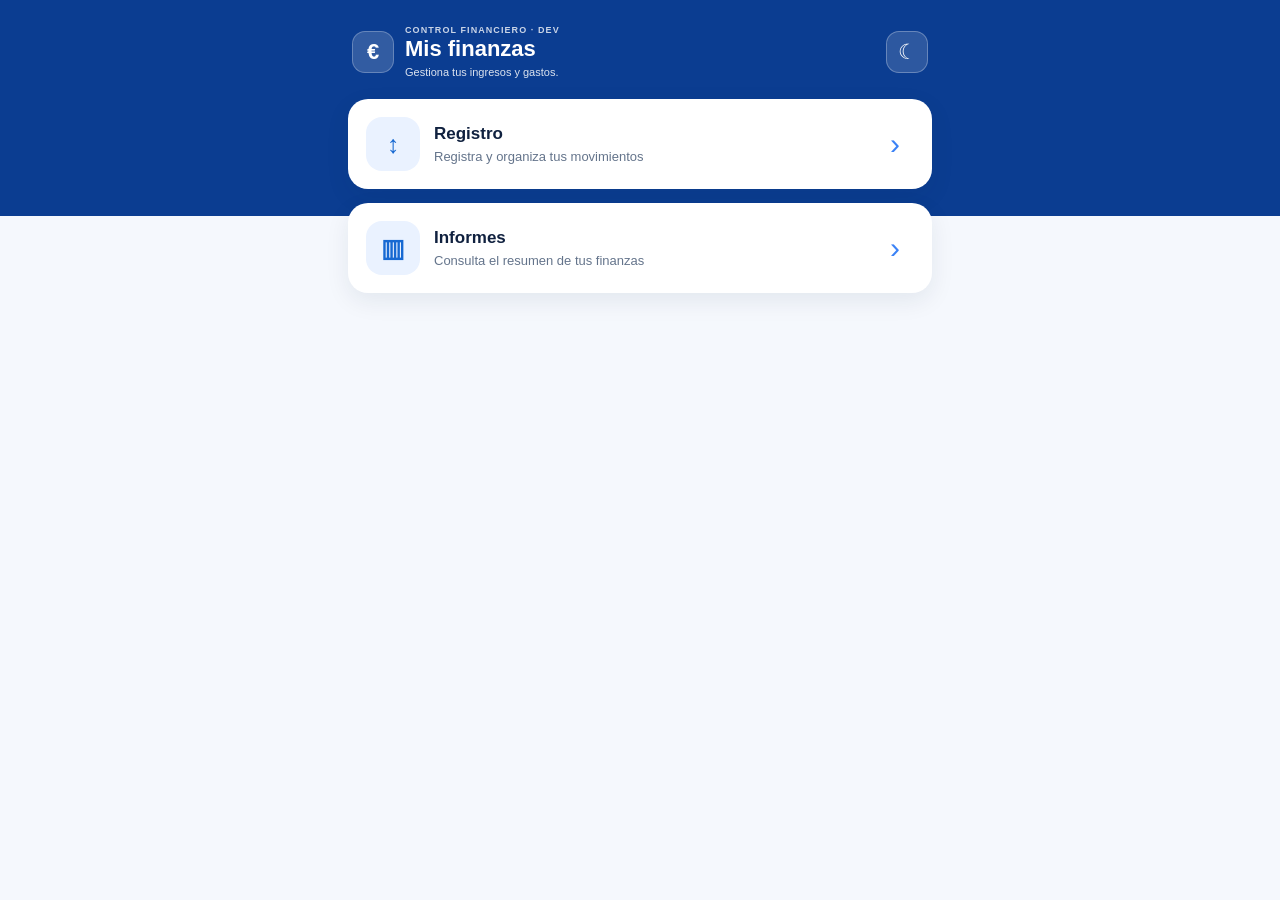
==== mini_app/index.html @ 35b5e38e "feat(mini-app): add currency selector button" ====
<!doctype html>
<html lang="es">
<head>
  <meta charset="UTF-8">
  <meta name="viewport" content="width=device-width, initial-scale=1.0, viewport-fit=cover">
  <meta name="theme-color" content="#0b3d91">
  <title>Control Financiero · DEV</title>
  <link rel="stylesheet" href="style.css">
  <script src="https://telegram.org/js/telegram-web-app.js"></script>
  <script src="dev-config.js"></script>
</head>
<body>
  <main class="app">
    <header class="hero">
      <div class="brand-mark" id="currency-selector" role="button" tabindex="0" aria-label="Cambiar moneda">€</div>
      <div class="hero-copy">
        <p class="eyebrow">CONTROL FINANCIERO · DEV</p>
        <h1>Mis finanzas</h1>
        <p class="subtitle">Gestiona tus ingresos y gastos.</p>
      </div>
      <button class="theme-toggle" id="theme-toggle" type="button" aria-label="Activar modo noche" aria-pressed="false">☾</button>
    </header>

    <section class="menu" id="menu" aria-label="Funciones principales">
      <button class="menu-card" id="gastos" type="button">
        <span class="icon">↕</span>
        <span class="card-text"><strong>Registro</strong><small>Registra y organiza tus movimientos</small></span>
        <span class="arrow">›</span>
      </button>
      <button class="menu-card" id="informes" type="button">
        <span class="icon">▥</span>
        <span class="card-text"><strong>Informes</strong><small>Consulta el resumen de tus finanzas</small></span>
        <span class="arrow">›</span>
      </button>
    </section>
  </main>
  <script src="app.js"></script>
</body>
</html>
---- mini_app/style.css ----
:root{--blue-950:#06265f;--blue-900:#0b3d91;--blue-700:#1769d2;--blue-500:#3b82f6;--blue-100:#eaf2ff;--surface:#f5f8fd;--text:#10213f;--muted:#64748b;--green:#16834b;--red:#c53b3b;--card:#fff;--border:#d9e2f0}*{box-sizing:border-box}body{margin:0;min-height:100vh;min-height:100dvh;font-family:-apple-system,BlinkMacSystemFont,"Segoe UI",Roboto,sans-serif;color:var(--text);background:linear-gradient(180deg,#0b3d91 0 24%,var(--surface) 24% 100%);transition:background .2s ease,color .2s ease}button,input,select,textarea{font:inherit}.app{width:min(100%,620px);margin:0 auto;padding:max(18px,env(safe-area-inset-top)) 18px calc(28px + env(safe-area-inset-bottom))}.hero{display:flex;align-items:center;gap:11px;color:#fff;padding:7px 4px 20px}.hero-copy{min-width:0;flex:1}.brand-mark{display:grid;place-items:center;width:42px;height:42px;flex:0 0 42px;border-radius:13px;background:rgba(255,255,255,.16);border:1px solid rgba(255,255,255,.25);font-size:22px;font-weight:800}.eyebrow{margin:0 0 2px;font-size:9px;font-weight:700;letter-spacing:.12em;opacity:.78}h1{margin:0;font-size:22px;line-height:1.1}.subtitle{margin:4px 0 0;font-size:11px;line-height:1.3;opacity:.86}.theme-toggle{width:42px;height:42px;flex:0 0 42px;display:grid;place-items:center;border:1px solid rgba(255,255,255,.28);border-radius:13px;background:rgba(255,255,255,.14);color:#fff;font-size:21px;cursor:pointer;-webkit-tap-highlight-color:transparent}.theme-toggle:active{transform:scale(.95)}.menu{display:grid;gap:14px}.back-button{justify-self:start;display:inline-flex;align-items:center;gap:6px;margin:0 0 2px;padding:8px 12px 8px 7px;border:0;border-radius:12px;background:transparent;color:var(--blue-700);font-size:15px;font-weight:700;cursor:pointer}.back-button span{font-size:25px;line-height:16px}.menu-card{width:100%;display:grid;grid-template-columns:54px 1fr 24px;align-items:center;gap:14px;padding:18px;border:0;border-radius:20px;background:var(--card);color:var(--text);text-align:left;box-shadow:0 8px 24px rgba(16,33,63,.08);cursor:pointer}.icon{width:54px;height:54px;display:grid;place-items:center;border-radius:16px;background:var(--blue-100);color:var(--blue-700);font-size:25px;font-weight:700}.card-text{display:grid;gap:5px}.card-text strong{font-size:17px}.card-text small{color:var(--muted);font-size:13px}.arrow{color:var(--blue-500);font-size:30px;line-height:1}.summary{display:grid;grid-template-columns:repeat(3,1fr);gap:8px}.summary-card{min-width:0;padding:13px 10px;border-radius:16px;background:var(--card);box-shadow:0 6px 18px rgba(16,33,63,.07)}.summary-card small{display:block;color:var(--muted);font-size:11px;margin-bottom:5px}.summary-card strong{display:block;font-size:15px;white-space:nowrap;overflow:hidden;text-overflow:ellipsis}.summary-balance{background:var(--blue-100)}.movement-actions{display:grid;grid-template-columns:repeat(2,minmax(0,1fr));gap:12px}.action-tile{min-height:150px;display:flex;flex-direction:column;align-items:flex-start;justify-content:flex-end;gap:5px;padding:18px;border:0;border-radius:22px;color:var(--text);text-align:left;cursor:pointer;box-shadow:0 8px 22px rgba(16,33,63,.08)}.tile-icon{display:grid;place-items:center;width:50px;height:50px;margin-bottom:auto;border-radius:16px;font-size:29px;font-weight:800}.action-tile strong{font-size:20px}.action-tile small{font-size:12px;color:var(--muted)}.income-tile{background:linear-gradient(145deg,var(--card),#eefaf4)}.income-tile .tile-icon{background:#dff4e9;color:var(--green)}.expense-tile{background:linear-gradient(145deg,var(--card),#fff0f0)}.expense-tile .tile-icon{background:#ffe0e0;color:var(--red)}.movements{display:grid;gap:10px;margin-top:4px}.section-title{display:flex;align-items:center;justify-content:space-between}.section-title h2{margin:0;font-size:19px}.section-title span{min-width:26px;padding:3px 7px;border-radius:99px;background:var(--blue-100);color:var(--blue-700);font-size:12px;font-weight:700;text-align:center}.movement-list{display:grid;gap:8px}.movement-item{display:grid;grid-template-columns:38px 1fr auto;align-items:center;gap:10px;padding:12px;border-radius:15px;background:var(--card);box-shadow:0 5px 15px rgba(16,33,63,.06)}.movement-icon{width:38px;height:38px;display:grid;place-items:center;border-radius:12px;background:var(--blue-100);font-size:20px;font-weight:800}.movement-icon.income,.movement-amount.income{color:var(--green)}.movement-icon.expense,.movement-amount.expense{color:var(--red)}.movement-info{min-width:0;display:grid;gap:3px}.movement-info strong{font-size:14px}.movement-info small{color:var(--muted);font-size:11px;overflow:hidden;text-overflow:ellipsis;white-space:nowrap}.movement-amount{font-size:13px;font-weight:800;white-space:nowrap}.empty-state{padding:20px;border-radius:16px;background:var(--card);color:var(--muted);font-size:13px;text-align:center}.form-card{padding:18px;border-radius:26px;background:var(--card);box-shadow:0 12px 34px rgba(16,33,63,.11)}.form-heading{display:flex;align-items:center;gap:12px;margin-bottom:16px}.form-heading h2{margin:0;font-size:23px}.eyebrow-dark{margin:0 0 4px;color:var(--blue-700);font-size:10px;font-weight:800;letter-spacing:.1em}.form-icon{width:48px;height:48px;display:grid;place-items:center;border-radius:15px;background:var(--blue-100);color:var(--blue-700);font-size:26px;font-weight:800}.form-icon.expense{color:var(--red)}#movement-form{display:grid;gap:15px}.amount-field{display:grid;gap:9px;padding:18px 14px 14px;border-radius:22px;background:linear-gradient(145deg,#f8fbff,#e8f1ff);border:1px solid #d3e4fb}.amount-field>label{font-size:11px;font-weight:900;letter-spacing:.12em;color:var(--blue-950)}.amount-display{display:flex;align-items:center;justify-content:center;gap:7px;min-height:62px;color:var(--blue-950)}.amount-display span{font-size:27px;font-weight:800;color:var(--blue-700)}.amount-display strong{font-size:46px;line-height:1;font-weight:850;letter-spacing:-1.5px;max-width:100%;overflow:hidden;text-overflow:ellipsis}.amount-field>input{position:absolute;opacity:0;pointer-events:none}.amount-field>small{font-size:11px;color:var(--muted);text-align:center}.numeric-keypad{display:grid;grid-template-columns:repeat(3,1fr);gap:8px;margin-top:3px}.numeric-keypad button{height:52px;border:0;border-radius:15px;background:var(--card);color:var(--blue-950);font-size:21px;font-weight:700;box-shadow:0 3px 9px rgba(16,33,63,.08);cursor:pointer;-webkit-tap-highlight-color:transparent}.numeric-keypad button:active{transform:scale(.96);background:var(--blue-100)}.numeric-keypad button[data-key=clear]{color:var(--red);font-size:15px}.numeric-keypad button[data-key=backspace]{font-size:20px;color:var(--blue-700)}.form-grid{display:grid;grid-template-columns:1fr 1fr;gap:12px}#movement-form label:not(.amount-field>label){display:grid;gap:7px;color:var(--text);font-size:13px;font-weight:700}#movement-form label>span{color:var(--muted);font-size:11px;font-weight:500}#movement-form input:not([type=hidden]),#movement-form select,#movement-form textarea{width:100%;border:1px solid var(--border);border-radius:13px;background:var(--card);color:var(--text);padding:13px;outline:none;-webkit-appearance:none}#movement-form textarea{resize:vertical;min-height:82px}#movement-form input:focus,#movement-form select:focus,#movement-form textarea:focus{border-color:var(--blue-500);box-shadow:0 0 0 3px rgba(59,130,246,.12)}.primary-button{border:0;border-radius:14px;padding:15px 16px;background:var(--blue-700);color:#fff;font-weight:800;cursor:pointer;box-shadow:0 7px 16px rgba(23,105,210,.2)}.primary-button.expense{background:var(--red)}@media(max-width:420px){.summary-card strong{font-size:13px}.form-grid{grid-template-columns:1fr}.amount-display strong{font-size:40px}.numeric-keypad button{height:50px}}@media(max-width:350px){.movement-actions{grid-template-columns:1fr}.numeric-keypad{gap:6px}.numeric-keypad button{height:47px}}body.dark{--surface:#071426;--text:#e8eef8;--muted:#9eacc0;--card:#101e31;--border:#2b3b52;background:linear-gradient(180deg,#061d46 0 24%,var(--surface) 24% 100%)}body.dark .menu-card,body.dark .summary-card,body.dark .movement-item,body.dark .empty-state,body.dark .form-card{box-shadow:0 8px 24px rgba(0,0,0,.25)}body.dark .icon,body.dark .movement-icon,body.dark .form-icon{background:#18375f}body.dark .amount-field{background:linear-gradient(145deg,#122846,#18375f);border-color:#294a73}body.dark .amount-field>label,body.dark .amount-display{color:#e8eef8}body.dark .numeric-keypad button{background:#17283e;color:#e8eef8}body.dark .numeric-keypad button:active{background:#203b60}body.dark .income-tile{background:linear-gradient(145deg,var(--card),#123a2b)}body.dark .expense-tile{background:linear-gradient(145deg,var(--card),#3b2024)}body.dark .summary-balance{background:#18375f}body.dark #movement-form input:not([type=hidden]),body.dark #movement-form select,body.dark #movement-form textarea{background:#0d1a2b;border-color:#2b3b52}
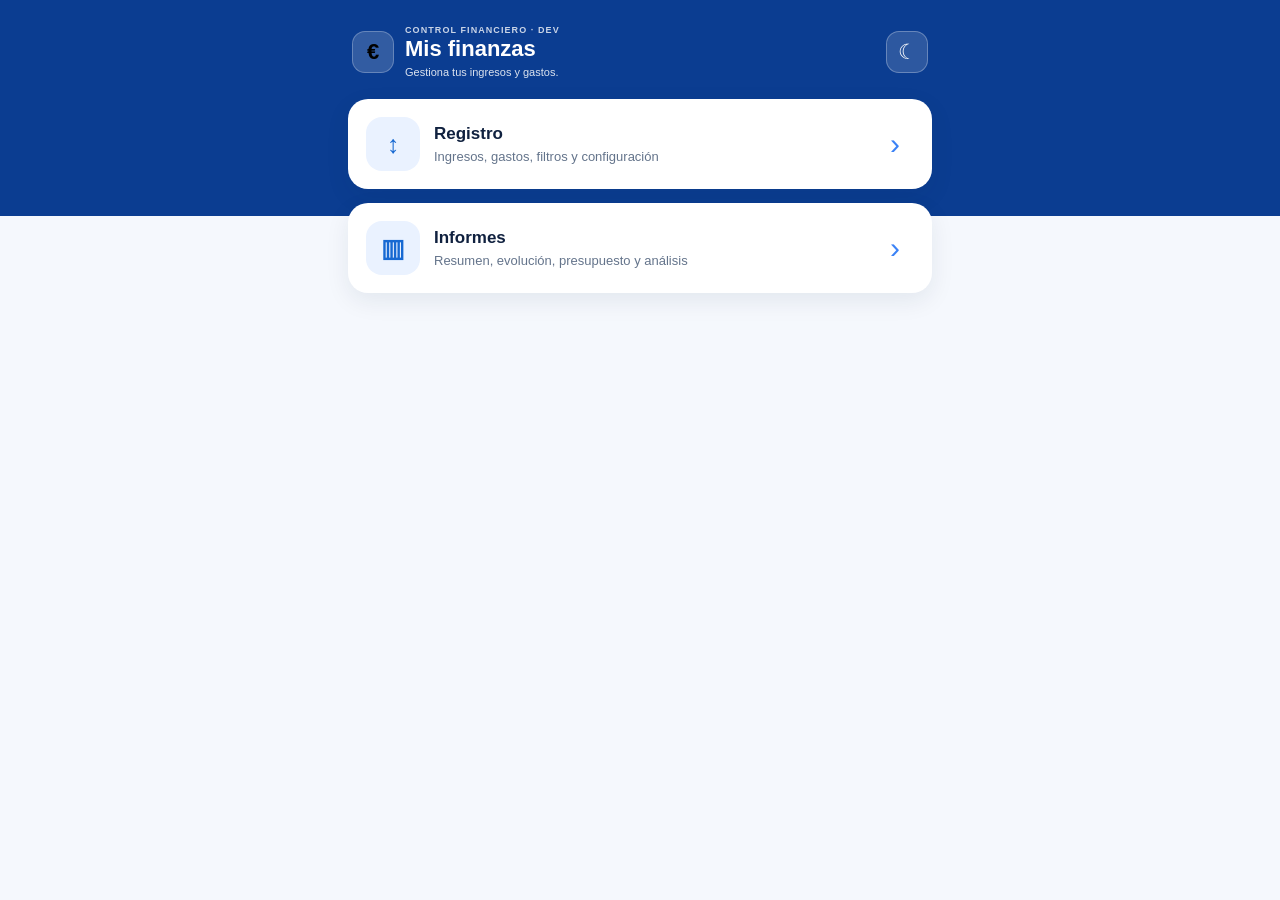
==== commit 9ed16d97: "Fix currency selector as native button and cache-bust frontend" ====
--- a/mini_app/index.html
+++ b/mini_app/index.html
@@ -5,14 +5,14 @@
   <meta name="viewport" content="width=device-width, initial-scale=1.0, viewport-fit=cover">
   <meta name="theme-color" content="#0b3d91">
   <title>Control Financiero · DEV</title>
-  <link rel="stylesheet" href="style.css">
+  <link rel="stylesheet" href="style.css?v=currency2">
   <script src="https://telegram.org/js/telegram-web-app.js"></script>
   <script src="dev-config.js"></script>
 </head>
 <body>
   <main class="app">
     <header class="hero">
-      <div class="brand-mark" id="currency-selector" role="button" tabindex="0" aria-label="Cambiar moneda">€</div>
+      <button class="brand-mark" id="currency-selector" type="button" aria-label="Cambiar moneda">€</button>
       <div class="hero-copy">
         <p class="eyebrow">CONTROL FINANCIERO · DEV</p>
         <h1>Mis finanzas</h1>
@@ -34,6 +34,6 @@
       </button>
     </section>
   </main>
-  <script src="app.js"></script>
+  <script src="app.js?v=currency2"></script>
 </body>
 </html>
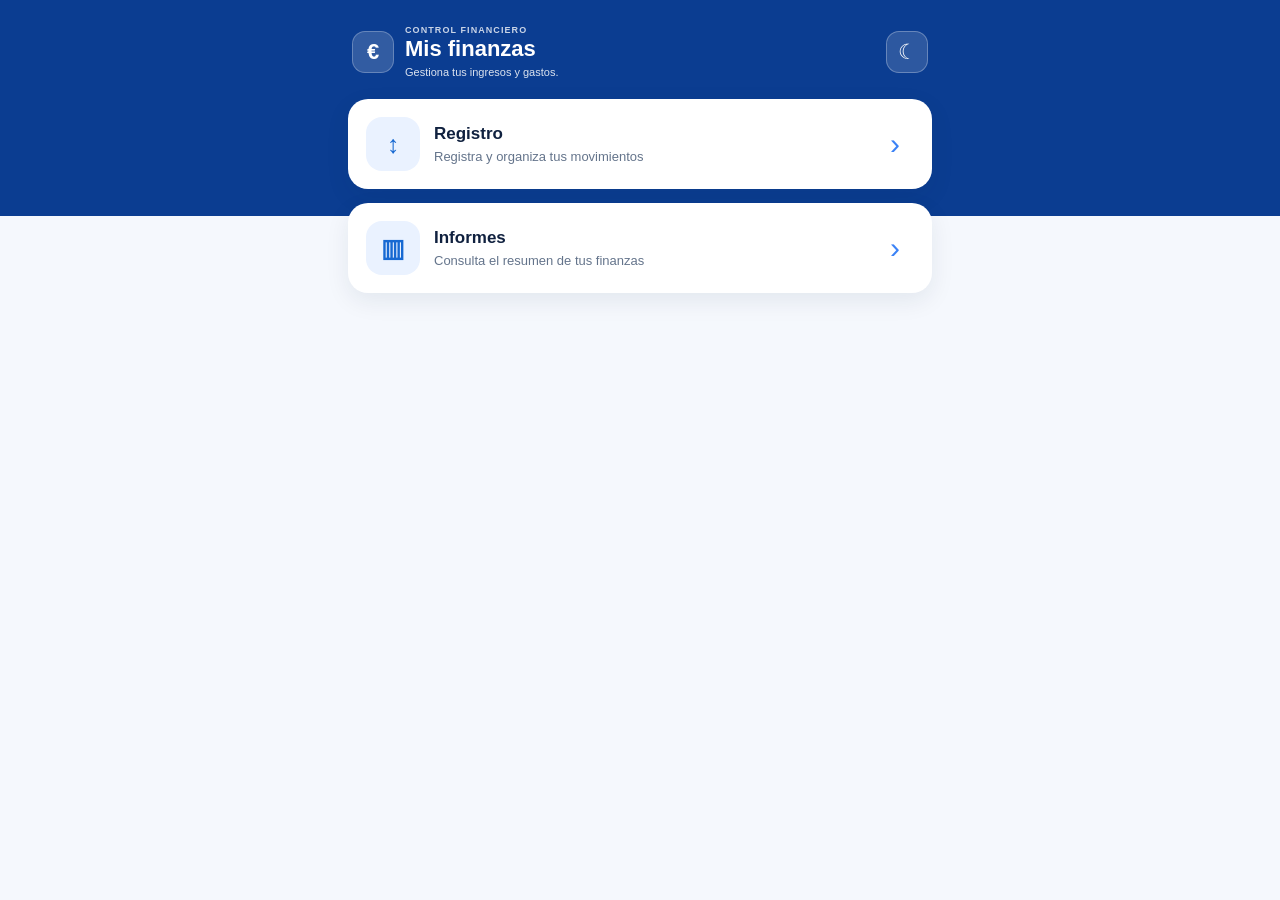
==== commit 2279e3f8: "Consolidate Mini App into single production app" ====
--- a/mini_app/index.html
+++ b/mini_app/index.html
@@ -4,17 +4,16 @@
   <meta charset="UTF-8">
   <meta name="viewport" content="width=device-width, initial-scale=1.0, viewport-fit=cover">
   <meta name="theme-color" content="#0b3d91">
-  <title>Control Financiero · DEV</title>
+  <title>Control Financiero</title>
   <link rel="stylesheet" href="style.css?v=currency2">
   <script src="https://telegram.org/js/telegram-web-app.js"></script>
-  <script src="dev-config.js"></script>
 </head>
 <body>
   <main class="app">
     <header class="hero">
       <button class="brand-mark" id="currency-selector" type="button" aria-label="Cambiar moneda">€</button>
       <div class="hero-copy">
-        <p class="eyebrow">CONTROL FINANCIERO · DEV</p>
+        <p class="eyebrow">CONTROL FINANCIERO</p>
         <h1>Mis finanzas</h1>
         <p class="subtitle">Gestiona tus ingresos y gastos.</p>
       </div>
--- a/mini_app/style.css
+++ b/mini_app/style.css
@@ -1 +1 @@
-:root{--blue-950:#06265f;--blue-900:#0b3d91;--blue-700:#1769d2;--blue-500:#3b82f6;--blue-100:#eaf2ff;--surface:#f5f8fd;--text:#10213f;--muted:#64748b;--green:#16834b;--red:#c53b3b;--card:#fff;--border:#d9e2f0}*{box-sizing:border-box}body{margin:0;min-height:100vh;min-height:100dvh;font-family:-apple-system,BlinkMacSystemFont,"Segoe UI",Roboto,sans-serif;color:var(--text);background:linear-gradient(180deg,#0b3d91 0 24%,var(--surface) 24% 100%);transition:background .2s ease,color .2s ease}button,input,select,textarea{font:inherit}.app{width:min(100%,620px);margin:0 auto;padding:max(18px,env(safe-area-inset-top)) 18px calc(28px + env(safe-area-inset-bottom))}.hero{display:flex;align-items:center;gap:11px;color:#fff;padding:7px 4px 20px}.hero-copy{min-width:0;flex:1}.brand-mark{display:grid;place-items:center;width:42px;height:42px;flex:0 0 42px;border-radius:13px;background:rgba(255,255,255,.16);border:1px solid rgba(255,255,255,.25);font-size:22px;font-weight:800}.eyebrow{margin:0 0 2px;font-size:9px;font-weight:700;letter-spacing:.12em;opacity:.78}h1{margin:0;font-size:22px;line-height:1.1}.subtitle{margin:4px 0 0;font-size:11px;line-height:1.3;opacity:.86}.theme-toggle{width:42px;height:42px;flex:0 0 42px;display:grid;place-items:center;border:1px solid rgba(255,255,255,.28);border-radius:13px;background:rgba(255,255,255,.14);color:#fff;font-size:21px;cursor:pointer;-webkit-tap-highlight-color:transparent}.theme-toggle:active{transform:scale(.95)}.menu{display:grid;gap:14px}.back-button{justify-self:start;display:inline-flex;align-items:center;gap:6px;margin:0 0 2px;padding:8px 12px 8px 7px;border:0;border-radius:12px;background:transparent;color:var(--blue-700);font-size:15px;font-weight:700;cursor:pointer}.back-button span{font-size:25px;line-height:16px}.menu-card{width:100%;display:grid;grid-template-columns:54px 1fr 24px;align-items:center;gap:14px;padding:18px;border:0;border-radius:20px;background:var(--card);color:var(--text);text-align:left;box-shadow:0 8px 24px rgba(16,33,63,.08);cursor:pointer}.icon{width:54px;height:54px;display:grid;place-items:center;border-radius:16px;background:var(--blue-100);color:var(--blue-700);font-size:25px;font-weight:700}.card-text{display:grid;gap:5px}.card-text strong{font-size:17px}.card-text small{color:var(--muted);font-size:13px}.arrow{color:var(--blue-500);font-size:30px;line-height:1}.summary{display:grid;grid-template-columns:repeat(3,1fr);gap:8px}.summary-card{min-width:0;padding:13px 10px;border-radius:16px;background:var(--card);box-shadow:0 6px 18px rgba(16,33,63,.07)}.summary-card small{display:block;color:var(--muted);font-size:11px;margin-bottom:5px}.summary-card strong{display:block;font-size:15px;white-space:nowrap;overflow:hidden;text-overflow:ellipsis}.summary-balance{background:var(--blue-100)}.movement-actions{display:grid;grid-template-columns:repeat(2,minmax(0,1fr));gap:12px}.action-tile{min-height:150px;display:flex;flex-direction:column;align-items:flex-start;justify-content:flex-end;gap:5px;padding:18px;border:0;border-radius:22px;color:var(--text);text-align:left;cursor:pointer;box-shadow:0 8px 22px rgba(16,33,63,.08)}.tile-icon{display:grid;place-items:center;width:50px;height:50px;margin-bottom:auto;border-radius:16px;font-size:29px;font-weight:800}.action-tile strong{font-size:20px}.action-tile small{font-size:12px;color:var(--muted)}.income-tile{background:linear-gradient(145deg,var(--card),#eefaf4)}.income-tile .tile-icon{background:#dff4e9;color:var(--green)}.expense-tile{background:linear-gradient(145deg,var(--card),#fff0f0)}.expense-tile .tile-icon{background:#ffe0e0;color:var(--red)}.movements{display:grid;gap:10px;margin-top:4px}.section-title{display:flex;align-items:center;justify-content:space-between}.section-title h2{margin:0;font-size:19px}.section-title span{min-width:26px;padding:3px 7px;border-radius:99px;background:var(--blue-100);color:var(--blue-700);font-size:12px;font-weight:700;text-align:center}.movement-list{display:grid;gap:8px}.movement-item{display:grid;grid-template-columns:38px 1fr auto;align-items:center;gap:10px;padding:12px;border-radius:15px;background:var(--card);box-shadow:0 5px 15px rgba(16,33,63,.06)}.movement-icon{width:38px;height:38px;display:grid;place-items:center;border-radius:12px;background:var(--blue-100);font-size:20px;font-weight:800}.movement-icon.income,.movement-amount.income{color:var(--green)}.movement-icon.expense,.movement-amount.expense{color:var(--red)}.movement-info{min-width:0;display:grid;gap:3px}.movement-info strong{font-size:14px}.movement-info small{color:var(--muted);font-size:11px;overflow:hidden;text-overflow:ellipsis;white-space:nowrap}.movement-amount{font-size:13px;font-weight:800;white-space:nowrap}.empty-state{padding:20px;border-radius:16px;background:var(--card);color:var(--muted);font-size:13px;text-align:center}.form-card{padding:18px;border-radius:26px;background:var(--card);box-shadow:0 12px 34px rgba(16,33,63,.11)}.form-heading{display:flex;align-items:center;gap:12px;margin-bottom:16px}.form-heading h2{margin:0;font-size:23px}.eyebrow-dark{margin:0 0 4px;color:var(--blue-700);font-size:10px;font-weight:800;letter-spacing:.1em}.form-icon{width:48px;height:48px;display:grid;place-items:center;border-radius:15px;background:var(--blue-100);color:var(--blue-700);font-size:26px;font-weight:800}.form-icon.expense{color:var(--red)}#movement-form{display:grid;gap:15px}.amount-field{display:grid;gap:9px;padding:18px 14px 14px;border-radius:22px;background:linear-gradient(145deg,#f8fbff,#e8f1ff);border:1px solid #d3e4fb}.amount-field>label{font-size:11px;font-weight:900;letter-spacing:.12em;color:var(--blue-950)}.amount-display{display:flex;align-items:center;justify-content:center;gap:7px;min-height:62px;color:var(--blue-950)}.amount-display span{font-size:27px;font-weight:800;color:var(--blue-700)}.amount-display strong{font-size:46px;line-height:1;font-weight:850;letter-spacing:-1.5px;max-width:100%;overflow:hidden;text-overflow:ellipsis}.amount-field>input{position:absolute;opacity:0;pointer-events:none}.amount-field>small{font-size:11px;color:var(--muted);text-align:center}.numeric-keypad{display:grid;grid-template-columns:repeat(3,1fr);gap:8px;margin-top:3px}.numeric-keypad button{height:52px;border:0;border-radius:15px;background:var(--card);color:var(--blue-950);font-size:21px;font-weight:700;box-shadow:0 3px 9px rgba(16,33,63,.08);cursor:pointer;-webkit-tap-highlight-color:transparent}.numeric-keypad button:active{transform:scale(.96);background:var(--blue-100)}.numeric-keypad button[data-key=clear]{color:var(--red);font-size:15px}.numeric-keypad button[data-key=backspace]{font-size:20px;color:var(--blue-700)}.form-grid{display:grid;grid-template-columns:1fr 1fr;gap:12px}#movement-form label:not(.amount-field>label){display:grid;gap:7px;color:var(--text);font-size:13px;font-weight:700}#movement-form label>span{color:var(--muted);font-size:11px;font-weight:500}#movement-form input:not([type=hidden]),#movement-form select,#movement-form textarea{width:100%;border:1px solid var(--border);border-radius:13px;background:var(--card);color:var(--text);padding:13px;outline:none;-webkit-appearance:none}#movement-form textarea{resize:vertical;min-height:82px}#movement-form input:focus,#movement-form select:focus,#movement-form textarea:focus{border-color:var(--blue-500);box-shadow:0 0 0 3px rgba(59,130,246,.12)}.primary-button{border:0;border-radius:14px;padding:15px 16px;background:var(--blue-700);color:#fff;font-weight:800;cursor:pointer;box-shadow:0 7px 16px rgba(23,105,210,.2)}.primary-button.expense{background:var(--red)}@media(max-width:420px){.summary-card strong{font-size:13px}.form-grid{grid-template-columns:1fr}.amount-display strong{font-size:40px}.numeric-keypad button{height:50px}}@media(max-width:350px){.movement-actions{grid-template-columns:1fr}.numeric-keypad{gap:6px}.numeric-keypad button{height:47px}}body.dark{--surface:#071426;--text:#e8eef8;--muted:#9eacc0;--card:#101e31;--border:#2b3b52;background:linear-gradient(180deg,#061d46 0 24%,var(--surface) 24% 100%)}body.dark .menu-card,body.dark .summary-card,body.dark .movement-item,body.dark .empty-state,body.dark .form-card{box-shadow:0 8px 24px rgba(0,0,0,.25)}body.dark .icon,body.dark .movement-icon,body.dark .form-icon{background:#18375f}body.dark .amount-field{background:linear-gradient(145deg,#122846,#18375f);border-color:#294a73}body.dark .amount-field>label,body.dark .amount-display{color:#e8eef8}body.dark .numeric-keypad button{background:#17283e;color:#e8eef8}body.dark .numeric-keypad button:active{background:#203b60}body.dark .income-tile{background:linear-gradient(145deg,var(--card),#123a2b)}body.dark .expense-tile{background:linear-gradient(145deg,var(--card),#3b2024)}body.dark .summary-balance{background:#18375f}body.dark #movement-form input:not([type=hidden]),body.dark #movement-form select,body.dark #movement-form textarea{background:#0d1a2b;border-color:#2b3b52}+:root{--blue-950:#06265f;--blue-900:#0b3d91;--blue-700:#1769d2;--blue-500:#3b82f6;--blue-100:#eaf2ff;--surface:#f5f8fd;--text:#10213f;--muted:#64748b;--green:#16834b;--red:#c53b3b;--card:#fff;--border:#d9e2f0}*{box-sizing:border-box}body{margin:0;min-height:100vh;min-height:100dvh;font-family:-apple-system,BlinkMacSystemFont,"Segoe UI",Roboto,sans-serif;color:var(--text);background:linear-gradient(180deg,#0b3d91 0 24%,var(--surface) 24% 100%);transition:background .2s ease,color .2s ease}button,input,select,textarea{font:inherit}.app{width:min(100%,620px);margin:0 auto;padding:max(18px,env(safe-area-inset-top)) 18px calc(28px + env(safe-area-inset-bottom))}.hero{display:flex;align-items:center;gap:11px;color:#fff;padding:7px 4px 20px}.hero-copy{min-width:0;flex:1}.brand-mark{display:grid;place-items:center;width:42px;height:42px;flex:0 0 42px;border-radius:13px;background:rgba(255,255,255,.16);border:1px solid rgba(255,255,255,.25);color:#fff;font-size:22px;font-weight:800;cursor:pointer;-webkit-tap-highlight-color:transparent}.brand-mark:active{transform:scale(.94)}.eyebrow{margin:0 0 2px;font-size:9px;font-weight:700;letter-spacing:.12em;opacity:.78}h1{margin:0;font-size:22px;line-height:1.1}.subtitle{margin:4px 0 0;font-size:11px;line-height:1.3;opacity:.86}.theme-toggle{width:42px;height:42px;flex:0 0 42px;display:grid;place-items:center;border:1px solid rgba(255,255,255,.28);border-radius:13px;background:rgba(255,255,255,.14);color:#fff;font-size:21px;cursor:pointer;-webkit-tap-highlight-color:transparent}.theme-toggle:active{transform:scale(.95)}.menu{display:grid;gap:14px}.back-button{justify-self:start;display:inline-flex;align-items:center;gap:6px;margin:0 0 2px;padding:8px 12px 8px 7px;border:0;border-radius:12px;background:transparent;color:var(--blue-700);font-size:15px;font-weight:700;cursor:pointer}.back-button span{font-size:25px;line-height:16px}.menu-card{width:100%;display:grid;grid-template-columns:54px 1fr 24px;align-items:center;gap:14px;padding:18px;border:0;border-radius:20px;background:var(--card);color:var(--text);text-align:left;box-shadow:0 8px 24px rgba(16,33,63,.08);cursor:pointer}.icon{width:54px;height:54px;display:grid;place-items:center;border-radius:16px;background:var(--blue-100);color:var(--blue-700);font-size:25px;font-weight:700}.card-text{display:grid;gap:5px}.card-text strong{font-size:17px}.card-text small{color:var(--muted);font-size:13px}.arrow{color:var(--blue-500);font-size:30px;line-height:1}.summary{display:grid;grid-template-columns:repeat(3,1fr);gap:8px}.summary-card{min-width:0;padding:13px 10px;border-radius:16px;background:var(--card);box-shadow:0 6px 18px rgba(16,33,63,.07)}.summary-card small{display:block;color:var(--muted);font-size:11px;margin-bottom:5px}.summary-card strong{display:block;font-size:15px;white-space:nowrap;overflow:hidden;text-overflow:ellipsis}.summary-balance{background:var(--blue-100)}.movement-actions{display:grid;grid-template-columns:repeat(2,minmax(0,1fr));gap:12px}.action-tile{min-height:150px;display:flex;flex-direction:column;align-items:flex-start;justify-content:flex-end;gap:5px;padding:18px;border:0;border-radius:22px;color:var(--text);text-align:left;cursor:pointer;box-shadow:0 8px 22px rgba(16,33,63,.08)}.tile-icon{display:grid;place-items:center;width:50px;height:50px;margin-bottom:auto;border-radius:16px;font-size:29px;font-weight:800}.action-tile strong{font-size:20px}.action-tile small{font-size:12px;color:var(--muted)}.income-tile{background:linear-gradient(145deg,var(--card),#eefaf4)}.income-tile .tile-icon{background:#dff4e9;color:var(--green)}.expense-tile{background:linear-gradient(145deg,var(--card),#fff0f0)}.expense-tile .tile-icon{background:#ffe0e0;color:var(--red)}.movements{display:grid;gap:10px;margin-top:4px}.section-title{display:flex;align-items:center;justify-content:space-between}.section-title h2{margin:0;font-size:19px}.section-title span{min-width:26px;padding:3px 7px;border-radius:99px;background:var(--blue-100);color:var(--blue-700);font-size:12px;font-weight:700;text-align:center}.movement-list{display:grid;gap:8px}.movement-item{display:grid;grid-template-columns:38px 1fr auto;align-items:center;gap:10px;padding:12px;border-radius:15px;background:var(--card);box-shadow:0 5px 15px rgba(16,33,63,.06)}.movement-icon{width:38px;height:38px;display:grid;place-items:center;border-radius:12px;background:var(--blue-100);font-size:20px;font-weight:800}.movement-icon.income,.movement-amount.income{color:var(--green)}.movement-icon.expense,.movement-amount.expense{color:var(--red)}.movement-info{min-width:0;display:grid;gap:3px}.movement-info strong{font-size:14px}.movement-info small{color:var(--muted);font-size:11px;overflow:hidden;text-overflow:ellipsis;white-space:nowrap}.movement-side{display:grid;gap:5px;justify-items:end}.movement-amount{font-size:13px;font-weight:800;white-space:nowrap}.item-actions{display:flex;gap:4px}.item-actions button{border:0;background:transparent;color:var(--muted);font-size:15px;padding:2px 5px;cursor:pointer}.empty-state{padding:20px;border-radius:16px;background:var(--card);color:var(--muted);font-size:13px;text-align:center}.form-card{padding:18px;border-radius:26px;background:var(--card);box-shadow:0 12px 34px rgba(16,33,63,.11)}.form-heading{display:flex;align-items:center;gap:12px;margin-bottom:16px}.form-heading h2{margin:0;font-size:23px}.eyebrow-dark{margin:0 0 4px;color:var(--blue-700);font-size:10px;font-weight:800;letter-spacing:.1em}.form-icon{width:48px;height:48px;display:grid;place-items:center;border-radius:15px;background:var(--blue-100);color:var(--blue-700);font-size:26px;font-weight:800}.form-icon.expense{color:var(--red)}#movement-form{display:grid;gap:15px}.amount-field{display:grid;gap:9px;padding:18px 14px 14px;border-radius:22px;background:linear-gradient(145deg,#f8fbff,#e8f1ff);border:1px solid #d3e4fb}.amount-field>label{font-size:11px;font-weight:900;letter-spacing:.12em;color:var(--blue-950)}.amount-display{display:flex;align-items:center;justify-content:center;gap:7px;min-height:62px;color:var(--blue-950)}.amount-display span{font-size:27px;font-weight:800;color:var(--blue-700)}.amount-display strong{font-size:46px;line-height:1;font-weight:850;letter-spacing:-1.5px;max-width:100%;overflow:hidden;text-overflow:ellipsis}.amount-field>input{position:absolute;opacity:0;pointer-events:none}.amount-field>small{font-size:11px;color:var(--muted);text-align:center}.numeric-keypad{display:grid;grid-template-columns:repeat(3,1fr);gap:8px;margin-top:3px}.numeric-keypad button{height:52px;border:0;border-radius:15px;background:var(--card);color:var(--blue-950);font-size:21px;font-weight:700;box-shadow:0 3px 9px rgba(16,33,63,.08);cursor:pointer;-webkit-tap-highlight-color:transparent}.numeric-keypad button:active{transform:scale(.96);background:var(--blue-100)}.numeric-keypad button[data-key=clear]{color:var(--red);font-size:15px}.numeric-keypad button[data-key=backspace]{font-size:20px;color:var(--blue-700)}.form-grid{display:grid;grid-template-columns:1fr 1fr;gap:12px}#movement-form label:not(.amount-field>label){display:grid;gap:7px;color:var(--text);font-size:13px;font-weight:700}#movement-form label>span{color:var(--muted);font-size:11px;font-weight:500}#movement-form input:not([type=hidden]),#movement-form select,#movement-form textarea{width:100%;border:1px solid var(--border);border-radius:13px;background:var(--card);color:var(--text);padding:13px;outline:none;-webkit-appearance:none}#movement-form textarea{resize:vertical;min-height:82px}#movement-form input:focus,#movement-form select:focus,#movement-form textarea:focus{border-color:var(--blue-500);box-shadow:0 0 0 3px rgba(59,130,246,.12)}.primary-button{border:0;border-radius:14px;padding:15px 16px;background:var(--blue-700);color:#fff;font-weight:800;cursor:pointer;box-shadow:0 7px 16px rgba(23,105,210,.2)}.primary-button.expense{background:var(--red)}.tools{display:grid;grid-template-columns:1fr 1fr;gap:8px}.tools button{border:1px solid var(--border);border-radius:13px;padding:11px;background:var(--card);color:var(--text);font-weight:700;cursor:pointer}.muted{color:var(--muted);font-size:13px}.report-grid{display:grid;grid-template-columns:1fr 1fr;gap:10px}.report-card{padding:15px;border-radius:18px;background:var(--card);box-shadow:0 7px 20px rgba(16,33,63,.07);display:grid;gap:6px}.report-card small,.report-card span{color:var(--muted);font-size:11px}.report-card strong{font-size:20px}.report-row{display:flex;justify-content:space-between;gap:10px;padding:10px 0;border-bottom:1px solid var(--border);font-size:13px}.report-row:last-child{border-bottom:0}.currency-modal{position:fixed;inset:0;z-index:1000;display:grid;place-items:end center;padding:18px;background:rgba(3,15,35,.48);backdrop-filter:blur(5px)}.currency-dialog{width:min(100%,520px);padding:20px;border-radius:24px;background:var(--card);color:var(--text);box-shadow:0 20px 60px rgba(0,0,0,.25)}.currency-dialog h2{margin:0;font-size:21px}.currency-dialog>p{margin:6px 0 14px;color:var(--muted);font-size:12px}.currency-options{display:grid;gap:8px}.currency-options button{display:grid;grid-template-columns:42px 1fr auto;align-items:center;gap:10px;width:100%;padding:12px;border:1px solid var(--border);border-radius:15px;background:var(--card);color:var(--text);text-align:left;cursor:pointer}.currency-options button.selected{border-color:var(--blue-500);background:var(--blue-100)}.currency-options b{font-size:19px;color:var(--blue-700);text-align:center}.currency-options span{font-weight:700}.currency-options small{color:var(--muted);font-weight:700}.currency-cancel{width:100%;margin-top:10px;padding:12px;border:0;border-radius:14px;background:var(--blue-100);color:var(--blue-700);font-weight:800;cursor:pointer}@media(max-width:420px){.summary-card strong{font-size:13px}.form-grid{grid-template-columns:1fr}.amount-display strong{font-size:40px}}@media(max-width:350px){.movement-actions{grid-template-columns:1fr}.numeric-keypad{gap:6px}.numeric-keypad button{height:47px}}body.dark{--surface:#071426;--text:#e8eef8;--muted:#9eacc0;--card:#101e31;--border:#2b3b52;background:linear-gradient(180deg,#061d46 0 24%,var(--surface) 24% 100%)}body.dark .menu-card,body.dark .summary-card,body.dark .movement-item,body.dark .empty-state,body.dark .form-card,body.dark .report-card{box-shadow:0 8px 24px rgba(0,0,0,.25)}body.dark .icon,body.dark .movement-icon,body.dark .form-icon{background:#18375f}body.dark .amount-field{background:linear-gradient(145deg,#122846,#18375f);border-color:#294a73}body.dark .amount-field>label,body.dark .amount-display{color:#e8eef8}body.dark .numeric-keypad button{background:#17283e;color:#e8eef8}body.dark .numeric-keypad button:active{background:#203b60}body.dark .income-tile{background:linear-gradient(145deg,var(--card),#123a2b)}body.dark .expense-tile{background:linear-gradient(145deg,var(--card),#3b2024)}body.dark .summary-balance{background:#18375f}body.dark #movement-form input:not([type=hidden]),body.dark #movement-form select,body.dark #movement-form textarea,body.dark .tools button,body.dark .currency-options button{background:#0d1a2b;border-color:#2b3b52}body.dark .currency-options button.selected,body.dark .currency-cancel{background:#18375f}
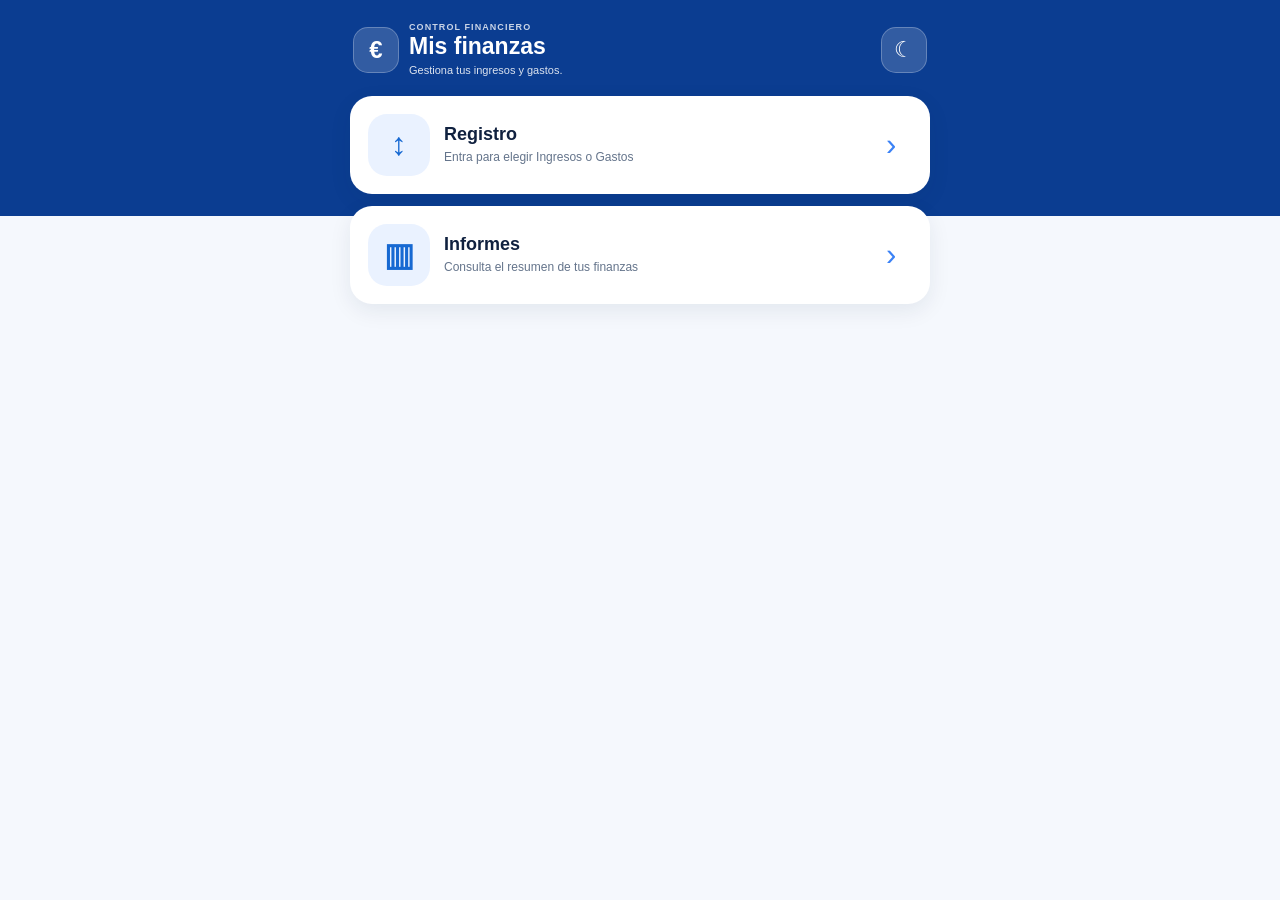
==== commit 7d9495ca: "feat(mini-app): clarify Registro entry and refresh app cache" ====
--- a/mini_app/index.html
+++ b/mini_app/index.html
@@ -5,7 +5,7 @@
   <meta name="viewport" content="width=device-width, initial-scale=1.0, viewport-fit=cover">
   <meta name="theme-color" content="#0b3d91">
   <title>Control Financiero</title>
-  <link rel="stylesheet" href="style.css?v=currency2">
+  <link rel="stylesheet" href="style.css?v=registro4">
   <script src="https://telegram.org/js/telegram-web-app.js"></script>
 </head>
 <body>
@@ -19,11 +19,10 @@
       </div>
       <button class="theme-toggle" id="theme-toggle" type="button" aria-label="Activar modo noche" aria-pressed="false">☾</button>
     </header>
-
     <section class="menu" id="menu" aria-label="Funciones principales">
       <button class="menu-card" id="gastos" type="button">
         <span class="icon">↕</span>
-        <span class="card-text"><strong>Registro</strong><small>Registra y organiza tus movimientos</small></span>
+        <span class="card-text"><strong>Registro</strong><small>Entra para elegir Ingresos o Gastos</small></span>
         <span class="arrow">›</span>
       </button>
       <button class="menu-card" id="informes" type="button">
@@ -33,6 +32,6 @@
       </button>
     </section>
   </main>
-  <script src="app.js?v=currency2"></script>
+  <script src="app.js?v=registro4"></script>
 </body>
 </html>
--- a/mini_app/style.css
+++ b/mini_app/style.css
@@ -1 +1 @@
-:root{--blue-950:#06265f;--blue-900:#0b3d91;--blue-700:#1769d2;--blue-500:#3b82f6;--blue-100:#eaf2ff;--surface:#f5f8fd;--text:#10213f;--muted:#64748b;--green:#16834b;--red:#c53b3b;--card:#fff;--border:#d9e2f0}*{box-sizing:border-box}body{margin:0;min-height:100vh;min-height:100dvh;font-family:-apple-system,BlinkMacSystemFont,"Segoe UI",Roboto,sans-serif;color:var(--text);background:linear-gradient(180deg,#0b3d91 0 24%,var(--surface) 24% 100%);transition:background .2s ease,color .2s ease}button,input,select,textarea{font:inherit}.app{width:min(100%,620px);margin:0 auto;padding:max(18px,env(safe-area-inset-top)) 18px calc(28px + env(safe-area-inset-bottom))}.hero{display:flex;align-items:center;gap:11px;color:#fff;padding:7px 4px 20px}.hero-copy{min-width:0;flex:1}.brand-mark{display:grid;place-items:center;width:42px;height:42px;flex:0 0 42px;border-radius:13px;background:rgba(255,255,255,.16);border:1px solid rgba(255,255,255,.25);color:#fff;font-size:22px;font-weight:800;cursor:pointer;-webkit-tap-highlight-color:transparent}.brand-mark:active{transform:scale(.94)}.eyebrow{margin:0 0 2px;font-size:9px;font-weight:700;letter-spacing:.12em;opacity:.78}h1{margin:0;font-size:22px;line-height:1.1}.subtitle{margin:4px 0 0;font-size:11px;line-height:1.3;opacity:.86}.theme-toggle{width:42px;height:42px;flex:0 0 42px;display:grid;place-items:center;border:1px solid rgba(255,255,255,.28);border-radius:13px;background:rgba(255,255,255,.14);color:#fff;font-size:21px;cursor:pointer;-webkit-tap-highlight-color:transparent}.theme-toggle:active{transform:scale(.95)}.menu{display:grid;gap:14px}.back-button{justify-self:start;display:inline-flex;align-items:center;gap:6px;margin:0 0 2px;padding:8px 12px 8px 7px;border:0;border-radius:12px;background:transparent;color:var(--blue-700);font-size:15px;font-weight:700;cursor:pointer}.back-button span{font-size:25px;line-height:16px}.menu-card{width:100%;display:grid;grid-template-columns:54px 1fr 24px;align-items:center;gap:14px;padding:18px;border:0;border-radius:20px;background:var(--card);color:var(--text);text-align:left;box-shadow:0 8px 24px rgba(16,33,63,.08);cursor:pointer}.icon{width:54px;height:54px;display:grid;place-items:center;border-radius:16px;background:var(--blue-100);color:var(--blue-700);font-size:25px;font-weight:700}.card-text{display:grid;gap:5px}.card-text strong{font-size:17px}.card-text small{color:var(--muted);font-size:13px}.arrow{color:var(--blue-500);font-size:30px;line-height:1}.summary{display:grid;grid-template-columns:repeat(3,1fr);gap:8px}.summary-card{min-width:0;padding:13px 10px;border-radius:16px;background:var(--card);box-shadow:0 6px 18px rgba(16,33,63,.07)}.summary-card small{display:block;color:var(--muted);font-size:11px;margin-bottom:5px}.summary-card strong{display:block;font-size:15px;white-space:nowrap;overflow:hidden;text-overflow:ellipsis}.summary-balance{background:var(--blue-100)}.movement-actions{display:grid;grid-template-columns:repeat(2,minmax(0,1fr));gap:12px}.action-tile{min-height:150px;display:flex;flex-direction:column;align-items:flex-start;justify-content:flex-end;gap:5px;padding:18px;border:0;border-radius:22px;color:var(--text);text-align:left;cursor:pointer;box-shadow:0 8px 22px rgba(16,33,63,.08)}.tile-icon{display:grid;place-items:center;width:50px;height:50px;margin-bottom:auto;border-radius:16px;font-size:29px;font-weight:800}.action-tile strong{font-size:20px}.action-tile small{font-size:12px;color:var(--muted)}.income-tile{background:linear-gradient(145deg,var(--card),#eefaf4)}.income-tile .tile-icon{background:#dff4e9;color:var(--green)}.expense-tile{background:linear-gradient(145deg,var(--card),#fff0f0)}.expense-tile .tile-icon{background:#ffe0e0;color:var(--red)}.movements{display:grid;gap:10px;margin-top:4px}.section-title{display:flex;align-items:center;justify-content:space-between}.section-title h2{margin:0;font-size:19px}.section-title span{min-width:26px;padding:3px 7px;border-radius:99px;background:var(--blue-100);color:var(--blue-700);font-size:12px;font-weight:700;text-align:center}.movement-list{display:grid;gap:8px}.movement-item{display:grid;grid-template-columns:38px 1fr auto;align-items:center;gap:10px;padding:12px;border-radius:15px;background:var(--card);box-shadow:0 5px 15px rgba(16,33,63,.06)}.movement-icon{width:38px;height:38px;display:grid;place-items:center;border-radius:12px;background:var(--blue-100);font-size:20px;font-weight:800}.movement-icon.income,.movement-amount.income{color:var(--green)}.movement-icon.expense,.movement-amount.expense{color:var(--red)}.movement-info{min-width:0;display:grid;gap:3px}.movement-info strong{font-size:14px}.movement-info small{color:var(--muted);font-size:11px;overflow:hidden;text-overflow:ellipsis;white-space:nowrap}.movement-side{display:grid;gap:5px;justify-items:end}.movement-amount{font-size:13px;font-weight:800;white-space:nowrap}.item-actions{display:flex;gap:4px}.item-actions button{border:0;background:transparent;color:var(--muted);font-size:15px;padding:2px 5px;cursor:pointer}.empty-state{padding:20px;border-radius:16px;background:var(--card);color:var(--muted);font-size:13px;text-align:center}.form-card{padding:18px;border-radius:26px;background:var(--card);box-shadow:0 12px 34px rgba(16,33,63,.11)}.form-heading{display:flex;align-items:center;gap:12px;margin-bottom:16px}.form-heading h2{margin:0;font-size:23px}.eyebrow-dark{margin:0 0 4px;color:var(--blue-700);font-size:10px;font-weight:800;letter-spacing:.1em}.form-icon{width:48px;height:48px;display:grid;place-items:center;border-radius:15px;background:var(--blue-100);color:var(--blue-700);font-size:26px;font-weight:800}.form-icon.expense{color:var(--red)}#movement-form{display:grid;gap:15px}.amount-field{display:grid;gap:9px;padding:18px 14px 14px;border-radius:22px;background:linear-gradient(145deg,#f8fbff,#e8f1ff);border:1px solid #d3e4fb}.amount-field>label{font-size:11px;font-weight:900;letter-spacing:.12em;color:var(--blue-950)}.amount-display{display:flex;align-items:center;justify-content:center;gap:7px;min-height:62px;color:var(--blue-950)}.amount-display span{font-size:27px;font-weight:800;color:var(--blue-700)}.amount-display strong{font-size:46px;line-height:1;font-weight:850;letter-spacing:-1.5px;max-width:100%;overflow:hidden;text-overflow:ellipsis}.amount-field>input{position:absolute;opacity:0;pointer-events:none}.amount-field>small{font-size:11px;color:var(--muted);text-align:center}.numeric-keypad{display:grid;grid-template-columns:repeat(3,1fr);gap:8px;margin-top:3px}.numeric-keypad button{height:52px;border:0;border-radius:15px;background:var(--card);color:var(--blue-950);font-size:21px;font-weight:700;box-shadow:0 3px 9px rgba(16,33,63,.08);cursor:pointer;-webkit-tap-highlight-color:transparent}.numeric-keypad button:active{transform:scale(.96);background:var(--blue-100)}.numeric-keypad button[data-key=clear]{color:var(--red);font-size:15px}.numeric-keypad button[data-key=backspace]{font-size:20px;color:var(--blue-700)}.form-grid{display:grid;grid-template-columns:1fr 1fr;gap:12px}#movement-form label:not(.amount-field>label){display:grid;gap:7px;color:var(--text);font-size:13px;font-weight:700}#movement-form label>span{color:var(--muted);font-size:11px;font-weight:500}#movement-form input:not([type=hidden]),#movement-form select,#movement-form textarea{width:100%;border:1px solid var(--border);border-radius:13px;background:var(--card);color:var(--text);padding:13px;outline:none;-webkit-appearance:none}#movement-form textarea{resize:vertical;min-height:82px}#movement-form input:focus,#movement-form select:focus,#movement-form textarea:focus{border-color:var(--blue-500);box-shadow:0 0 0 3px rgba(59,130,246,.12)}.primary-button{border:0;border-radius:14px;padding:15px 16px;background:var(--blue-700);color:#fff;font-weight:800;cursor:pointer;box-shadow:0 7px 16px rgba(23,105,210,.2)}.primary-button.expense{background:var(--red)}.tools{display:grid;grid-template-columns:1fr 1fr;gap:8px}.tools button{border:1px solid var(--border);border-radius:13px;padding:11px;background:var(--card);color:var(--text);font-weight:700;cursor:pointer}.muted{color:var(--muted);font-size:13px}.report-grid{display:grid;grid-template-columns:1fr 1fr;gap:10px}.report-card{padding:15px;border-radius:18px;background:var(--card);box-shadow:0 7px 20px rgba(16,33,63,.07);display:grid;gap:6px}.report-card small,.report-card span{color:var(--muted);font-size:11px}.report-card strong{font-size:20px}.report-row{display:flex;justify-content:space-between;gap:10px;padding:10px 0;border-bottom:1px solid var(--border);font-size:13px}.report-row:last-child{border-bottom:0}.currency-modal{position:fixed;inset:0;z-index:1000;display:grid;place-items:end center;padding:18px;background:rgba(3,15,35,.48);backdrop-filter:blur(5px)}.currency-dialog{width:min(100%,520px);padding:20px;border-radius:24px;background:var(--card);color:var(--text);box-shadow:0 20px 60px rgba(0,0,0,.25)}.currency-dialog h2{margin:0;font-size:21px}.currency-dialog>p{margin:6px 0 14px;color:var(--muted);font-size:12px}.currency-options{display:grid;gap:8px}.currency-options button{display:grid;grid-template-columns:42px 1fr auto;align-items:center;gap:10px;width:100%;padding:12px;border:1px solid var(--border);border-radius:15px;background:var(--card);color:var(--text);text-align:left;cursor:pointer}.currency-options button.selected{border-color:var(--blue-500);background:var(--blue-100)}.currency-options b{font-size:19px;color:var(--blue-700);text-align:center}.currency-options span{font-weight:700}.currency-options small{color:var(--muted);font-weight:700}.currency-cancel{width:100%;margin-top:10px;padding:12px;border:0;border-radius:14px;background:var(--blue-100);color:var(--blue-700);font-weight:800;cursor:pointer}@media(max-width:420px){.summary-card strong{font-size:13px}.form-grid{grid-template-columns:1fr}.amount-display strong{font-size:40px}}@media(max-width:350px){.movement-actions{grid-template-columns:1fr}.numeric-keypad{gap:6px}.numeric-keypad button{height:47px}}body.dark{--surface:#071426;--text:#e8eef8;--muted:#9eacc0;--card:#101e31;--border:#2b3b52;background:linear-gradient(180deg,#061d46 0 24%,var(--surface) 24% 100%)}body.dark .menu-card,body.dark .summary-card,body.dark .movement-item,body.dark .empty-state,body.dark .form-card,body.dark .report-card{box-shadow:0 8px 24px rgba(0,0,0,.25)}body.dark .icon,body.dark .movement-icon,body.dark .form-icon{background:#18375f}body.dark .amount-field{background:linear-gradient(145deg,#122846,#18375f);border-color:#294a73}body.dark .amount-field>label,body.dark .amount-display{color:#e8eef8}body.dark .numeric-keypad button{background:#17283e;color:#e8eef8}body.dark .numeric-keypad button:active{background:#203b60}body.dark .income-tile{background:linear-gradient(145deg,var(--card),#123a2b)}body.dark .expense-tile{background:linear-gradient(145deg,var(--card),#3b2024)}body.dark .summary-balance{background:#18375f}body.dark #movement-form input:not([type=hidden]),body.dark #movement-form select,body.dark #movement-form textarea,body.dark .tools button,body.dark .currency-options button{background:#0d1a2b;border-color:#2b3b52}body.dark .currency-options button.selected,body.dark .currency-cancel{background:#18375f}+:root{--blue-950:#06265f;--blue-900:#0b3d91;--blue-700:#1769d2;--blue-500:#3b82f6;--blue-100:#eaf2ff;--surface:#f5f8fd;--text:#10213f;--muted:#64748b;--green:#16834b;--red:#c53b3b;--card:#fff;--border:#d9e2f0}*{box-sizing:border-box}html{font-size:16px;-webkit-text-size-adjust:100%}body{margin:0;min-height:100vh;min-height:100dvh;font-family:-apple-system,BlinkMacSystemFont,"Segoe UI",Roboto,sans-serif;color:var(--text);background:linear-gradient(180deg,#0b3d91 0 24%,var(--surface) 24% 100%);transition:background .2s ease,color .2s ease}button,input,select,textarea{font:inherit}.app{width:min(100%,620px);margin:0 auto;padding:max(16px,env(safe-area-inset-top)) 14px calc(24px + env(safe-area-inset-bottom))}.hero{display:flex;align-items:center;gap:10px;color:#fff;padding:6px 3px 18px}.hero-copy{min-width:0;flex:1}.brand-mark,.theme-toggle{display:grid;place-items:center;width:46px;height:46px;flex:0 0 46px;border-radius:15px;background:rgba(255,255,255,.16);border:1px solid rgba(255,255,255,.25);color:#fff;cursor:pointer;-webkit-tap-highlight-color:transparent}.brand-mark{font-size:24px;font-weight:800}.theme-toggle{font-size:22px}.brand-mark:active,.theme-toggle:active,.action-tile:active,.menu-card:active{transform:scale(.98)}.eyebrow{margin:0 0 2px;font-size:9px;font-weight:800;letter-spacing:.12em;opacity:.78}h1{margin:0;font-size:23px;line-height:1.1}.subtitle{margin:4px 0 0;font-size:11px;line-height:1.3;opacity:.86}.menu{display:grid;gap:12px}.back-button{justify-self:start;display:inline-flex;align-items:center;gap:6px;margin:0 0 2px;padding:8px 12px 8px 6px;border:0;border-radius:12px;background:transparent;color:var(--blue-700);font-size:15px;font-weight:800;cursor:pointer}.back-button span{font-size:25px;line-height:16px}.menu-card{width:100%;display:grid;grid-template-columns:62px 1fr 26px;align-items:center;gap:14px;padding:18px;border:0;border-radius:22px;background:var(--card);color:var(--text);text-align:left;box-shadow:0 7px 22px rgba(16,33,63,.08);cursor:pointer}.icon{width:62px;height:62px;display:grid;place-items:center;border-radius:19px;background:var(--blue-100);color:var(--blue-700);font-size:32px;font-weight:800}.card-text{display:grid;gap:4px}.card-text strong{font-size:18px}.card-text small{color:var(--muted);font-size:12px;line-height:1.35}.arrow{color:var(--blue-500);font-size:31px;line-height:1}.summary{display:grid;grid-template-columns:repeat(3,minmax(0,1fr));gap:7px}.summary-card{min-width:0;padding:13px 9px;border-radius:17px;background:var(--card);box-shadow:0 5px 16px rgba(16,33,63,.07)}.summary-card small{display:block;color:var(--muted);font-size:10px;margin-bottom:5px;white-space:nowrap}.summary-card strong{display:block;font-size:14px;white-space:nowrap;overflow:hidden;text-overflow:ellipsis}.summary-balance{background:var(--blue-100)}.movement-actions{display:grid;grid-template-columns:repeat(2,minmax(0,1fr));gap:10px}.action-tile{min-height:142px;display:flex;flex-direction:column;align-items:flex-start;justify-content:flex-end;gap:5px;padding:16px;border:0;border-radius:22px;color:var(--text);text-align:left;cursor:pointer;box-shadow:0 7px 20px rgba(16,33,63,.08);transition:transform .12s ease}.tile-icon{display:grid;place-items:center;width:58px;height:58px;margin-bottom:auto;border-radius:18px;font-size:34px;font-weight:900}.action-tile strong{font-size:19px}.action-tile small{font-size:11px;color:var(--muted);line-height:1.3}.income-tile{background:linear-gradient(145deg,var(--card),#eefaf4)}.income-tile .tile-icon{background:#dff4e9;color:var(--green)}.expense-tile{background:linear-gradient(145deg,var(--card),#fff0f0)}.expense-tile .tile-icon{background:#ffe0e0;color:var(--red)}.movements{display:grid;gap:9px;margin-top:3px}.section-title{display:flex;align-items:center;justify-content:space-between}.section-title h2{margin:0;font-size:19px}.section-title span{min-width:26px;padding:3px 7px;border-radius:99px;background:var(--blue-100);color:var(--blue-700);font-size:12px;font-weight:800;text-align:center}.movement-list{display:grid;gap:7px}.movement-item{display:grid;grid-template-columns:40px minmax(0,1fr) auto;align-items:center;gap:9px;padding:11px;border-radius:16px;background:var(--card);box-shadow:0 4px 13px rgba(16,33,63,.06)}.movement-icon{width:40px;height:40px;display:grid;place-items:center;border-radius:13px;background:var(--blue-100);font-size:21px;font-weight:900}.movement-icon.income,.movement-amount.income{color:var(--green)}.movement-icon.expense,.movement-amount.expense{color:var(--red)}.movement-info{min-width:0;display:grid;gap:3px}.movement-info strong{font-size:13px;overflow:hidden;text-overflow:ellipsis;white-space:nowrap}.movement-info small{color:var(--muted);font-size:10px;overflow:hidden;text-overflow:ellipsis;white-space:nowrap}.movement-side{display:grid;gap:4px;justify-items:end}.movement-amount{font-size:12px;font-weight:900;white-space:nowrap}.item-actions{display:flex;gap:2px}.item-actions button{border:0;background:transparent;color:var(--muted);font-size:14px;padding:2px 5px;cursor:pointer}.empty-state{padding:20px;border-radius:16px;background:var(--card);color:var(--muted);font-size:13px;text-align:center}.form-card{padding:16px;border-radius:24px;background:var(--card);box-shadow:0 10px 30px rgba(16,33,63,.1)}.form-heading{display:flex;align-items:center;gap:11px;margin-bottom:14px}.form-heading h2{margin:0;font-size:22px}.eyebrow-dark{margin:0 0 3px;color:var(--blue-700);font-size:9px;font-weight:900;letter-spacing:.1em}.form-icon{width:52px;height:52px;display:grid;place-items:center;border-radius:17px;background:var(--blue-100);color:var(--blue-700);font-size:30px;font-weight:900}.form-icon.expense{color:var(--red)}#movement-form{display:grid;gap:13px}.amount-field{display:grid;gap:8px;padding:16px 12px 13px;border-radius:22px;background:linear-gradient(145deg,#f8fbff,#e8f1ff);border:1px solid #d3e4fb}.amount-field>label{font-size:10px;font-weight:900;letter-spacing:.12em;color:var(--blue-950)}.amount-display{display:flex;align-items:center;justify-content:center;gap:6px;min-height:58px;color:var(--blue-950);overflow:hidden}.amount-display span{font-size:25px;font-weight:900;color:var(--blue-700);flex:0 0 auto}.amount-display strong{font-size:43px;line-height:1;font-weight:900;letter-spacing:-1.5px;max-width:calc(100% - 35px);overflow:hidden;text-overflow:ellipsis;white-space:nowrap}.amount-field>input{position:absolute;opacity:0;pointer-events:none}.amount-field>small{font-size:10px;color:var(--muted);text-align:center}.numeric-keypad{display:grid;grid-template-columns:repeat(3,1fr);gap:7px;margin-top:2px}.numeric-keypad button{height:50px;border:0;border-radius:15px;background:var(--card);color:var(--blue-950);font-size:20px;font-weight:800;box-shadow:0 2px 8px rgba(16,33,63,.08);cursor:pointer;-webkit-tap-highlight-color:transparent}.numeric-keypad button:active{transform:scale(.95);background:var(--blue-100)}.numeric-keypad button[data-key=clear]{color:var(--red);font-size:14px}.numeric-keypad button[data-key=backspace]{font-size:19px;color:var(--blue-700)}.form-grid{display:grid;grid-template-columns:1fr 1fr;gap:10px}#movement-form label:not(.amount-field>label){display:grid;gap:6px;color:var(--text);font-size:12px;font-weight:800}#movement-form label>span{color:var(--muted);font-size:10px;font-weight:500}#movement-form input:not([type=hidden]),#movement-form select,#movement-form textarea{width:100%;border:1px solid var(--border);border-radius:13px;background:var(--card);color:var(--text);padding:12px;outline:none;-webkit-appearance:none}#movement-form textarea{resize:vertical;min-height:78px}#movement-form input:focus,#movement-form select:focus,#movement-form textarea:focus{border-color:var(--blue-500);box-shadow:0 0 0 3px rgba(59,130,246,.12)}.primary-button{border:0;border-radius:14px;padding:14px 16px;background:var(--blue-700);color:#fff;font-weight:900;cursor:pointer;box-shadow:0 6px 15px rgba(23,105,210,.18)}.primary-button.expense{background:var(--red)}.tools{display:grid;grid-template-columns:1fr 1fr;gap:7px}.tools button{border:1px solid var(--border);border-radius:13px;padding:10px;background:var(--card);color:var(--text);font-weight:800;cursor:pointer}.muted{color:var(--muted);font-size:12px}.report-grid{display:grid;grid-template-columns:1fr 1fr;gap:9px}.report-card{padding:14px;border-radius:17px;background:var(--card);box-shadow:0 6px 18px rgba(16,33,63,.07);display:grid;gap:5px}.report-card small,.report-card span{color:var(--muted);font-size:10px}.report-card strong{font-size:19px}.report-row{display:flex;justify-content:space-between;gap:10px;padding:10px 0;border-bottom:1px solid var(--border);font-size:12px}.report-row:last-child{border-bottom:0}.currency-modal{position:fixed;inset:0;z-index:1000;display:grid;place-items:end center;padding:14px;background:rgba(3,15,35,.48);backdrop-filter:blur(5px)}.currency-dialog{width:min(100%,520px);padding:17px;border-radius:22px;background:var(--card);color:var(--text);box-shadow:0 20px 60px rgba(0,0,0,.25)}.currency-dialog h2{margin:0;font-size:20px}.currency-dialog>p{margin:5px 0 12px;color:var(--muted);font-size:11px}.currency-options{display:grid;gap:7px;max-height:60vh;overflow:auto}.currency-options button{display:grid;grid-template-columns:40px 1fr auto;align-items:center;gap:9px;width:100%;padding:11px;border:1px solid var(--border);border-radius:14px;background:var(--card);color:var(--text);text-align:left;cursor:pointer}.currency-options button.selected{border-color:var(--blue-500);background:var(--blue-100)}.currency-options b{font-size:18px;color:var(--blue-700);text-align:center}.currency-options span{font-size:13px;font-weight:800}.currency-options small{color:var(--muted);font-weight:800;font-size:10px}.currency-cancel{width:100%;margin-top:8px;padding:11px;border:0;border-radius:13px;background:var(--blue-100);color:var(--blue-700);font-weight:900;cursor:pointer}@media(max-width:420px){.app{padding-left:11px;padding-right:11px}.hero{padding-bottom:15px}.menu-card{grid-template-columns:54px 1fr 20px;padding:15px;gap:11px}.icon{width:54px;height:54px;border-radius:17px;font-size:29px}.card-text strong{font-size:16px}.card-text small{font-size:11px}.summary{gap:5px}.summary-card{padding:11px 7px}.summary-card small{font-size:9px}.summary-card strong{font-size:12px}.movement-actions{gap:8px}.action-tile{min-height:132px;padding:14px}.tile-icon{width:52px;height:52px;font-size:30px}.action-tile strong{font-size:17px}.action-tile small{font-size:10px}.amount-display strong{font-size:38px}.numeric-keypad button{height:48px}}@media(max-width:350px){.movement-actions{grid-template-columns:1fr}.summary{grid-template-columns:1fr 1fr}.summary-balance{grid-column:1/-1}.form-grid{grid-template-columns:1fr}.amount-display strong{font-size:34px}.numeric-keypad{gap:6px}.numeric-keypad button{height:45px}.tools{grid-template-columns:1fr}.movement-item{grid-template-columns:36px minmax(0,1fr) auto}.movement-icon{width:36px;height:36px}}@media(min-width:621px){.app{padding-left:20px;padding-right:20px}}body.dark{--surface:#071426;--text:#e8eef8;--muted:#9eacc0;--card:#101e31;--border:#2b3b52;background:linear-gradient(180deg,#061d46 0 24%,var(--surface) 24% 100%)}body.dark .menu-card,body.dark .summary-card,body.dark .movement-item,body.dark .empty-state,body.dark .form-card,body.dark .report-card{box-shadow:0 8px 24px rgba(0,0,0,.25)}body.dark .icon,body.dark .movement-icon,body.dark .form-icon{background:#18375f}body.dark .amount-field{background:linear-gradient(145deg,#122846,#18375f);border-color:#294a73}body.dark .amount-field>label,body.dark .amount-display{color:#e8eef8}body.dark .numeric-keypad button{background:#17283e;color:#e8eef8}body.dark .numeric-keypad button:active{background:#203b60}body.dark .income-tile{background:linear-gradient(145deg,var(--card),#123a2b)}body.dark .expense-tile{background:linear-gradient(145deg,var(--card),#3b2024)}body.dark .summary-balance{background:#18375f}body.dark #movement-form input:not([type=hidden]),body.dark #movement-form select,body.dark #movement-form textarea,body.dark .tools button,body.dark .currency-options button{background:#0d1a2b;border-color:#2b3b52}body.dark .currency-options button.selected,body.dark .currency-cancel{background:#18375f}
